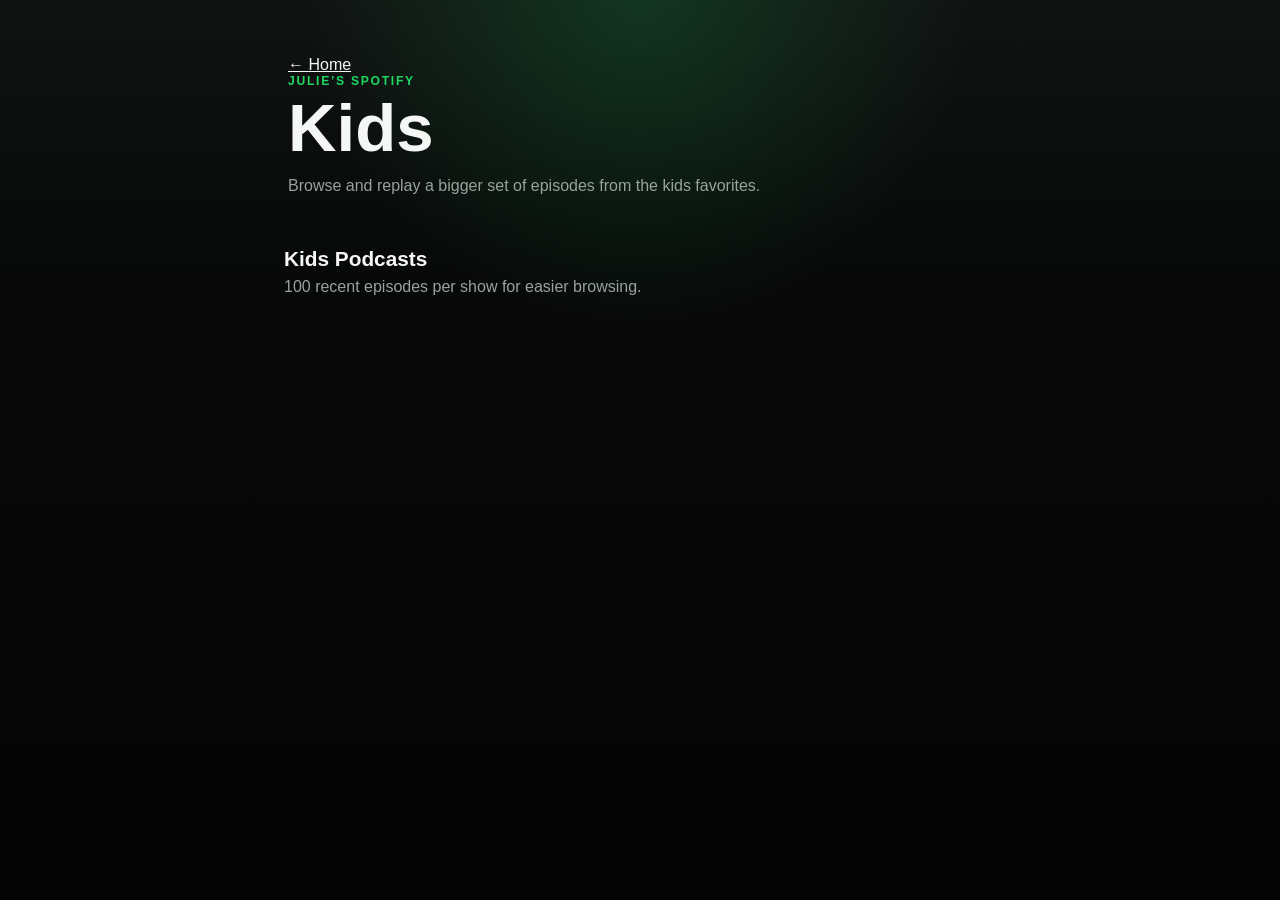
==== kids.html @ 511652e9 "Build Spotify Lite" ====
<!DOCTYPE html>
<html lang="en">
  <head>
    <meta charset="UTF-8" />
    <meta name="viewport" content="width=device-width, initial-scale=1.0" />
    <meta name="theme-color" content="#0a0a0a" />
    <meta
      name="description"
      content="Kids podcasts from Julie’s Spotify with more episodes for easy browsing and replaying."
    />
    <title>Kids</title>
    <link rel="manifest" href="manifest.json" />
    <link rel="preconnect" href="https://i.scdn.co" />
    <link rel="stylesheet" href="styles.css" />
  </head>
  <body data-page="kids">
    <main class="app-shell app-shell-kids">
      <header class="hero hero-kids">
        <a class="back-link" href="index.html">← Home</a>
        <p class="eyebrow">Julie’s Spotify</p>
        <h1>Kids</h1>
        <p class="hero-copy">
          Browse and replay a bigger set of episodes from the kids favorites.
        </p>
      </header>

      <section class="section" aria-labelledby="kids-podcasts-heading">
        <div class="section-header">
          <h2 id="kids-podcasts-heading">Kids Podcasts</h2>
          <p>100 recent episodes per show for easier browsing.</p>
        </div>
        <div id="podcasts" class="card-grid" aria-live="polite"></div>
      </section>
    </main>

    <script src="config.js"></script>
    <script src="app.js"></script>
  </body>
</html>
---- styles.css ----
:root {
  color-scheme: dark;
  --bg: #080909;
  --surface: rgba(255, 255, 255, 0.05);
  --surface-strong: rgba(255, 255, 255, 0.1);
  --border: rgba(255, 255, 255, 0.08);
  --text: #f5f7f5;
  --muted: #98a39d;
  --accent: #1ed760;
  --accent-soft: rgba(30, 215, 96, 0.16);
  --shadow: 0 24px 60px rgba(0, 0, 0, 0.35);
  --radius: 24px;
  --radius-sm: 18px;
  --content-width: 760px;
  --tap-size: 56px;
  font-family: "SF Pro Display", "Segoe UI", sans-serif;
}

* {
  box-sizing: border-box;
}

html {
  scroll-behavior: smooth;
}

body {
  margin: 0;
  min-height: 100vh;
  background:
    radial-gradient(circle at top, rgba(30, 215, 96, 0.18), transparent 30%),
    linear-gradient(180deg, #111313 0%, var(--bg) 28%, #040404 100%);
  color: var(--text);
}

a {
  color: inherit;
}

.app-shell {
  width: min(100%, var(--content-width));
  margin: 0 auto;
  padding: 24px 16px 56px;
}

.hero {
  padding: 20px 4px 28px;
}

.eyebrow {
  margin: 0 0 8px;
  color: var(--accent);
  text-transform: uppercase;
  letter-spacing: 0.14em;
  font-size: 0.76rem;
  font-weight: 700;
}

.hero h1 {
  margin: 0;
  font-size: clamp(2.4rem, 9vw, 4.2rem);
  line-height: 0.95;
}

.hero-copy {
  margin: 14px 0 0;
  max-width: 34rem;
  color: var(--muted);
  line-height: 1.55;
}

.section {
  margin-top: 20px;
}

.section-header {
  margin-bottom: 14px;
}

.section-header h2 {
  margin: 0;
  font-size: 1.3rem;
}

.section-header p {
  margin: 4px 0 0;
  color: var(--muted);
  line-height: 1.45;
}

.card-grid {
  display: grid;
  gap: 14px;
}

.panel,
.state-card,
.instruction-card {
  border: 1px solid var(--border);
  border-radius: var(--radius);
  background: var(--surface);
  box-shadow: var(--shadow);
  backdrop-filter: blur(18px);
}

.panel {
  overflow: hidden;
}

.panel-head {
  display: flex;
  align-items: center;
  gap: 14px;
  padding: 18px;
}

.artwork {
  width: 72px;
  height: 72px;
  border-radius: 20px;
  object-fit: cover;
  background: linear-gradient(135deg, rgba(30, 215, 96, 0.4), rgba(255, 255, 255, 0.1));
  flex-shrink: 0;
}

.artwork.placeholder {
  display: grid;
  place-items: center;
  font-size: 1.4rem;
  font-weight: 700;
}

.panel-title {
  margin: 0;
  font-size: 1.04rem;
}

.panel-copy {
  margin: 6px 0 0;
  color: var(--muted);
  font-size: 0.92rem;
  line-height: 1.45;
}

.episode-list,
.playlist-wrap {
  display: grid;
  gap: 10px;
  padding: 0 18px 18px;
}

.tap-card,
.playlist-link {
  display: flex;
  align-items: center;
  justify-content: space-between;
  gap: 12px;
  min-height: var(--tap-size);
  padding: 14px 16px;
  border-radius: var(--radius-sm);
  border: 1px solid rgba(255, 255, 255, 0.06);
  background: rgba(255, 255, 255, 0.04);
  text-decoration: none;
  transition:
    transform 160ms ease,
    background 160ms ease,
    border-color 160ms ease;
}

.tap-card:hover,
.tap-card:focus-visible,
.playlist-link:hover,
.playlist-link:focus-visible {
  transform: translateY(-1px);
  background: var(--surface-strong);
  border-color: rgba(30, 215, 96, 0.28);
  outline: none;
}

.tap-copy,
.playlist-copy {
  min-width: 0;
}

.tap-copy strong,
.playlist-copy strong {
  display: block;
  font-size: 0.98rem;
  line-height: 1.35;
}

.tap-copy span,
.playlist-copy span {
  display: block;
  margin-top: 4px;
  color: var(--muted);
  font-size: 0.84rem;
  line-height: 1.35;
}

.arrow {
  color: var(--accent);
  font-size: 1.1rem;
  flex-shrink: 0;
}

.state-card,
.instruction-card {
  padding: 18px;
}

.state-card {
  color: var(--muted);
}

.instruction-card + .instruction-card {
  margin-top: 14px;
}

.instruction-card h3 {
  margin: 0 0 10px;
}

.instruction-card p,
.instruction-card li {
  color: var(--muted);
  line-height: 1.55;
}

.instruction-card ol {
  margin: 0;
  padding-left: 18px;
}

pre {
  margin: 14px 0 0;
  padding: 14px;
  border-radius: 18px;
  overflow-x: auto;
  background: #050505;
  border: 1px solid rgba(255, 255, 255, 0.08);
}

code {
  font-family: "SFMono-Regular", "SF Mono", Consolas, monospace;
}

@media (min-width: 720px) {
  .app-shell {
    padding: 36px 24px 72px;
  }

  .panel-head {
    padding: 20px;
  }

  .episode-list,
  .playlist-wrap {
    padding: 0 20px 20px;
  }
}

.podcast-group {
  display: grid;
  gap: 12px;
}

.podcast-group + .podcast-group {
  margin-top: 10px;
}

.podcast-group-title {
  margin: 0;
  padding: 0 4px;
  font-size: 1rem;
  color: var(--muted);
  letter-spacing: 0.01em;
}
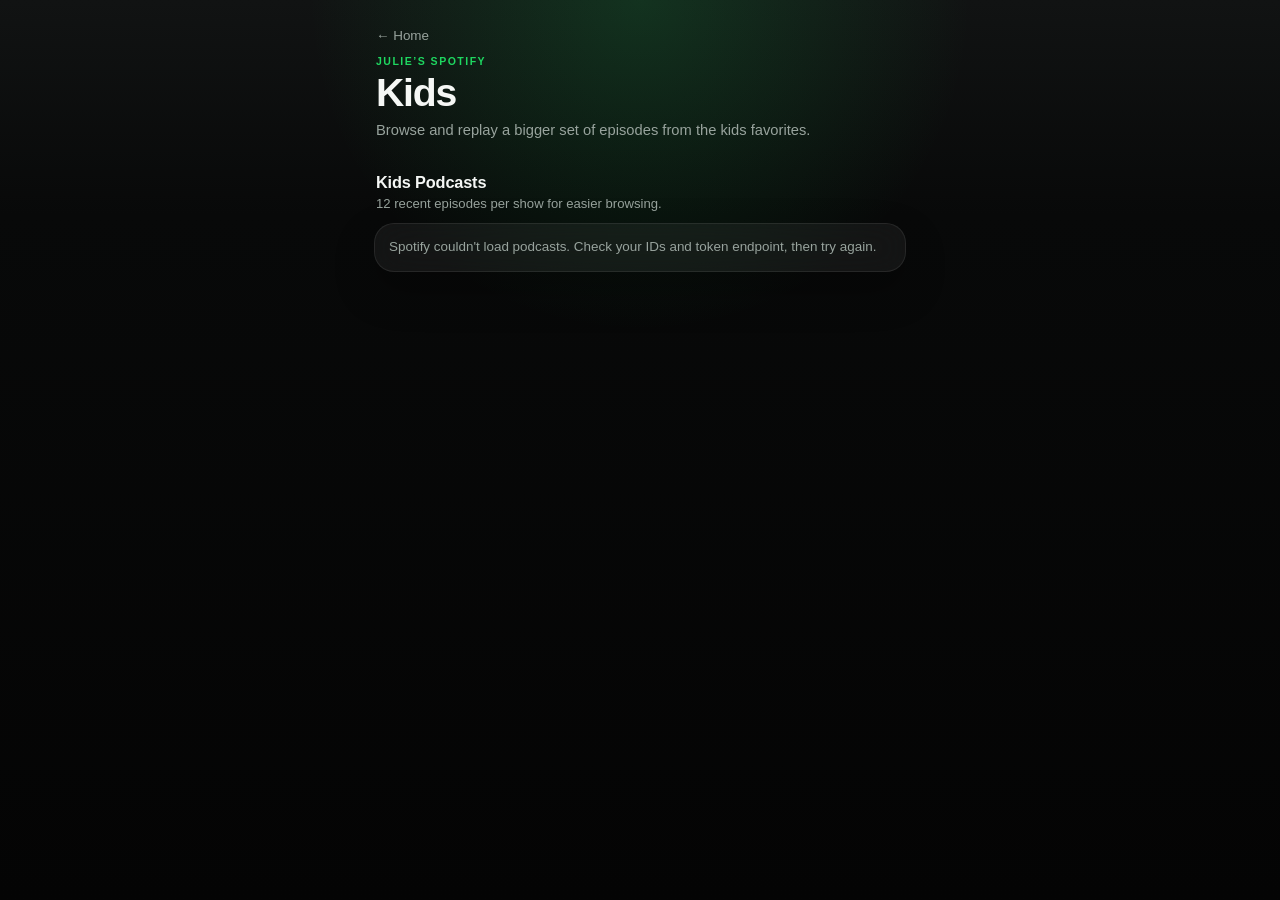
==== commit ab056fff: "Add files via upload" ====
--- a/kids.html
+++ b/kids.html
@@ -27,7 +27,7 @@
       <section class="section" aria-labelledby="kids-podcasts-heading">
         <div class="section-header">
           <h2 id="kids-podcasts-heading">Kids Podcasts</h2>
-          <p>100 recent episodes per show for easier browsing.</p>
+          <p>12 recent episodes per show for easier browsing.</p>
         </div>
         <div id="podcasts" class="card-grid" aria-live="polite"></div>
       </section>
--- a/styles.css
+++ b/styles.css
@@ -2,17 +2,16 @@
   color-scheme: dark;
   --bg: #080909;
   --surface: rgba(255, 255, 255, 0.05);
-  --surface-strong: rgba(255, 255, 255, 0.1);
+  --surface-strong: rgba(255, 255, 255, 0.085);
   --border: rgba(255, 255, 255, 0.08);
   --text: #f5f7f5;
   --muted: #98a39d;
   --accent: #1ed760;
-  --accent-soft: rgba(30, 215, 96, 0.16);
-  --shadow: 0 24px 60px rgba(0, 0, 0, 0.35);
-  --radius: 24px;
-  --radius-sm: 18px;
-  --content-width: 760px;
-  --tap-size: 56px;
+  --shadow: 0 18px 40px rgba(0, 0, 0, 0.3);
+  --radius: 20px;
+  --radius-sm: 15px;
+  --content-width: 420px;
+  --tap-size: 44px;
   font-family: "SF Pro Display", "Segoe UI", sans-serif;
 }
 
@@ -27,126 +26,247 @@
 body {
   margin: 0;
   min-height: 100vh;
+  overflow-x: hidden;
   background:
-    radial-gradient(circle at top, rgba(30, 215, 96, 0.18), transparent 30%),
-    linear-gradient(180deg, #111313 0%, var(--bg) 28%, #040404 100%);
+    radial-gradient(circle at top, rgba(30, 215, 96, 0.16), transparent 30%),
+    linear-gradient(180deg, #111313 0%, var(--bg) 24%, #040404 100%);
   color: var(--text);
 }
 
 a {
   color: inherit;
+}
+
+img {
+  display: block;
+}
+
+button {
+  font: inherit;
 }
 
 .app-shell {
   width: min(100%, var(--content-width));
   margin: 0 auto;
-  padding: 24px 16px 56px;
+  padding: 14px 12px 32px;
+}
+
+.app-shell-kids {
+  --content-width: 430px;
 }
 
 .hero {
-  padding: 20px 4px 28px;
+  padding: 8px 2px 16px;
+}
+
+.hero-kids {
+  padding-top: 4px;
 }
 
 .eyebrow {
-  margin: 0 0 8px;
+  margin: 0;
   color: var(--accent);
   text-transform: uppercase;
   letter-spacing: 0.14em;
-  font-size: 0.76rem;
+  font-size: 0.66rem;
   font-weight: 700;
 }
 
 .hero h1 {
-  margin: 0;
-  font-size: clamp(2.4rem, 9vw, 4.2rem);
-  line-height: 0.95;
+  margin: 6px 0 0;
+  font-size: clamp(1.9rem, 7.2vw, 2.45rem);
+  line-height: 1;
+  letter-spacing: -0.03em;
 }
 
 .hero-copy {
-  margin: 14px 0 0;
-  max-width: 34rem;
-  color: var(--muted);
-  line-height: 1.55;
+  margin: 8px 0 0;
+  max-width: 28rem;
+  color: var(--muted);
+  font-size: 0.92rem;
+  line-height: 1.42;
+}
+
+.back-link {
+  display: inline-flex;
+  align-items: center;
+  margin-bottom: 12px;
+  color: var(--muted);
+  font-size: 0.84rem;
+  text-decoration: none;
 }
 
 .section {
-  margin-top: 20px;
+  margin-top: 16px;
 }
 
 .section-header {
-  margin-bottom: 14px;
+  margin-bottom: 10px;
+  padding: 0 2px;
 }
 
 .section-header h2 {
   margin: 0;
-  font-size: 1.3rem;
+  font-size: 1.02rem;
+  letter-spacing: -0.01em;
 }
 
 .section-header p {
-  margin: 4px 0 0;
-  color: var(--muted);
-  line-height: 1.45;
+  margin: 3px 0 0;
+  color: var(--muted);
+  font-size: 0.82rem;
+  line-height: 1.35;
 }
 
 .card-grid {
   display: grid;
-  gap: 14px;
-}
-
+  gap: 10px;
+}
+
+.nav-card,
 .panel,
-.state-card,
-.instruction-card {
+.state-card {
   border: 1px solid var(--border);
   border-radius: var(--radius);
   background: var(--surface);
   box-shadow: var(--shadow);
-  backdrop-filter: blur(18px);
+  backdrop-filter: blur(16px);
+}
+
+.nav-card {
+  display: flex;
+  align-items: center;
+  justify-content: space-between;
+  gap: 12px;
+  padding: 14px;
+  text-decoration: none;
+}
+
+.nav-copy {
+  min-width: 0;
+}
+
+.nav-copy strong {
+  display: block;
+  font-size: 0.98rem;
+  line-height: 1.2;
+}
+
+.nav-copy span {
+  display: block;
+  margin-top: 4px;
+  color: var(--muted);
+  font-size: 0.8rem;
+  line-height: 1.35;
 }
 
 .panel {
   overflow: hidden;
+}
+
+.panel-kids {
+  background: rgba(255, 255, 255, 0.045);
+}
+
+.panel-collapsible.is-expanded {
+  border-color: rgba(30, 215, 96, 0.22);
+}
+
+.panel-toggle {
+  width: 100%;
+  padding: 0;
+  border: 0;
+  color: inherit;
+  text-align: left;
+  background: transparent;
+  cursor: pointer;
 }
 
 .panel-head {
   display: flex;
   align-items: center;
-  gap: 14px;
-  padding: 18px;
+  gap: 10px;
+  padding: 14px;
+}
+
+.panel-head-collapsible {
+  min-height: 76px;
+}
+
+.panel-head-copy {
+  min-width: 0;
+  flex: 1;
+}
+
+.chevron {
+  display: inline-flex;
+  align-items: center;
+  justify-content: center;
+  width: 26px;
+  height: 26px;
+  border-radius: 999px;
+  background: rgba(255, 255, 255, 0.05);
+  color: var(--muted);
+  font-size: 1rem;
+  line-height: 1;
+  flex-shrink: 0;
+  transition:
+    transform 180ms ease,
+    background 180ms ease,
+    color 180ms ease;
+}
+
+.panel-collapsible.is-expanded .chevron {
+  transform: rotate(45deg);
+  background: rgba(30, 215, 96, 0.14);
+  color: var(--accent);
 }
 
 .artwork {
-  width: 72px;
-  height: 72px;
-  border-radius: 20px;
+  width: 54px;
+  height: 54px;
+  border-radius: 16px;
   object-fit: cover;
-  background: linear-gradient(135deg, rgba(30, 215, 96, 0.4), rgba(255, 255, 255, 0.1));
+  background: linear-gradient(135deg, rgba(30, 215, 96, 0.38), rgba(255, 255, 255, 0.08));
   flex-shrink: 0;
 }
 
 .artwork.placeholder {
   display: grid;
   place-items: center;
-  font-size: 1.4rem;
+  font-size: 1rem;
   font-weight: 700;
 }
 
 .panel-title {
   margin: 0;
-  font-size: 1.04rem;
+  font-size: 0.97rem;
+  line-height: 1.2;
+  letter-spacing: -0.01em;
 }
 
 .panel-copy {
-  margin: 6px 0 0;
-  color: var(--muted);
-  font-size: 0.92rem;
-  line-height: 1.45;
+  margin: 3px 0 0;
+  color: var(--muted);
+  font-size: 0.79rem;
+  line-height: 1.28;
+}
+
+.panel-body {
+  height: 0;
+  overflow: hidden;
+  transition: height 220ms ease;
 }
 
 .episode-list,
 .playlist-wrap {
   display: grid;
-  gap: 10px;
-  padding: 0 18px 18px;
+  gap: 8px;
+  padding: 0 14px 14px;
+}
+
+.episode-list-kids {
+  gap: 7px;
 }
 
 .tap-card,
@@ -154,12 +274,13 @@
   display: flex;
   align-items: center;
   justify-content: space-between;
-  gap: 12px;
+  gap: 10px;
   min-height: var(--tap-size);
-  padding: 14px 16px;
+  width: 100%;
+  padding: 10px 12px;
   border-radius: var(--radius-sm);
-  border: 1px solid rgba(255, 255, 255, 0.06);
-  background: rgba(255, 255, 255, 0.04);
+  border: 1px solid rgba(255, 255, 255, 0.055);
+  background: rgba(255, 255, 255, 0.038);
   text-decoration: none;
   transition:
     transform 160ms ease,
@@ -167,112 +288,142 @@
     border-color 160ms ease;
 }
 
+.tap-card-kids {
+  align-items: flex-start;
+  padding-top: 11px;
+  padding-bottom: 11px;
+}
+
 .tap-card:hover,
 .tap-card:focus-visible,
 .playlist-link:hover,
-.playlist-link:focus-visible {
+.playlist-link:focus-visible,
+.nav-card:hover,
+.nav-card:focus-visible,
+.back-link:focus-visible,
+.panel-toggle:focus-visible {
   transform: translateY(-1px);
   background: var(--surface-strong);
-  border-color: rgba(30, 215, 96, 0.28);
+  border-color: rgba(30, 215, 96, 0.24);
   outline: none;
 }
 
 .tap-copy,
 .playlist-copy {
   min-width: 0;
+  flex: 1;
 }
 
 .tap-copy strong,
 .playlist-copy strong {
   display: block;
-  font-size: 0.98rem;
-  line-height: 1.35;
+  font-size: 0.9rem;
+  line-height: 1.3;
+  font-weight: 600;
+  word-break: break-word;
 }
 
 .tap-copy span,
 .playlist-copy span {
   display: block;
-  margin-top: 4px;
+  margin-top: 2px;
+  color: var(--muted);
+  font-size: 0.76rem;
+  line-height: 1.25;
+}
+
+.arrow {
+  color: rgba(30, 215, 96, 0.9);
+  font-size: 0.82rem;
+  line-height: 1;
+  flex-shrink: 0;
+  margin-left: 4px;
+}
+
+.state-card {
+  padding: 14px;
   color: var(--muted);
   font-size: 0.84rem;
-  line-height: 1.35;
-}
-
-.arrow {
-  color: var(--accent);
-  font-size: 1.1rem;
-  flex-shrink: 0;
-}
-
-.state-card,
-.instruction-card {
-  padding: 18px;
-}
-
-.state-card {
-  color: var(--muted);
-}
-
-.instruction-card + .instruction-card {
-  margin-top: 14px;
-}
-
-.instruction-card h3 {
-  margin: 0 0 10px;
-}
-
-.instruction-card p,
-.instruction-card li {
-  color: var(--muted);
-  line-height: 1.55;
-}
-
-.instruction-card ol {
-  margin: 0;
-  padding-left: 18px;
-}
-
-pre {
-  margin: 14px 0 0;
-  padding: 14px;
-  border-radius: 18px;
-  overflow-x: auto;
-  background: #050505;
-  border: 1px solid rgba(255, 255, 255, 0.08);
-}
-
-code {
-  font-family: "SFMono-Regular", "SF Mono", Consolas, monospace;
+  line-height: 1.4;
+}
+
+@media (min-width: 421px) {
+  .app-shell {
+    padding-left: 14px;
+    padding-right: 14px;
+  }
 }
 
 @media (min-width: 720px) {
+  :root {
+    --content-width: 520px;
+  }
+
   .app-shell {
-    padding: 36px 24px 72px;
-  }
-
-  .panel-head {
-    padding: 20px;
+    padding-top: 22px;
+    padding-bottom: 44px;
+  }
+
+  .app-shell-kids {
+    --content-width: 560px;
+  }
+}
+
+@media (max-width: 390px) {
+  .app-shell {
+    padding: 12px 10px 28px;
+  }
+
+  .hero {
+    padding-bottom: 14px;
+  }
+
+  .hero h1 {
+    font-size: 1.78rem;
+  }
+
+  .hero-copy {
+    font-size: 0.88rem;
+  }
+
+  .panel-head,
+  .nav-card {
+    gap: 9px;
+    padding: 12px;
+  }
+
+  .panel-head-collapsible {
+    min-height: 70px;
+  }
+
+  .artwork {
+    width: 50px;
+    height: 50px;
+    border-radius: 14px;
   }
 
   .episode-list,
   .playlist-wrap {
-    padding: 0 20px 20px;
-  }
-}
-
-.podcast-group {
-  display: grid;
-  gap: 12px;
-}
-
-.podcast-group + .podcast-group {
-  margin-top: 10px;
-}
-
-.podcast-group-title {
-  margin: 0;
-  padding: 0 4px;
-  font-size: 1rem;
-  color: var(--muted);
-  letter-spacing: 0.01em;
-}
+    padding: 0 12px 12px;
+  }
+
+  .tap-card,
+  .playlist-link {
+    padding: 9px 11px;
+  }
+
+  .tap-copy strong,
+  .playlist-copy strong,
+  .nav-copy strong {
+    font-size: 0.87rem;
+  }
+
+  .tap-copy span,
+  .playlist-copy span,
+  .panel-copy,
+  .section-header p,
+  .nav-copy span,
+  .back-link {
+    font-size: 0.74rem;
+  }
+}
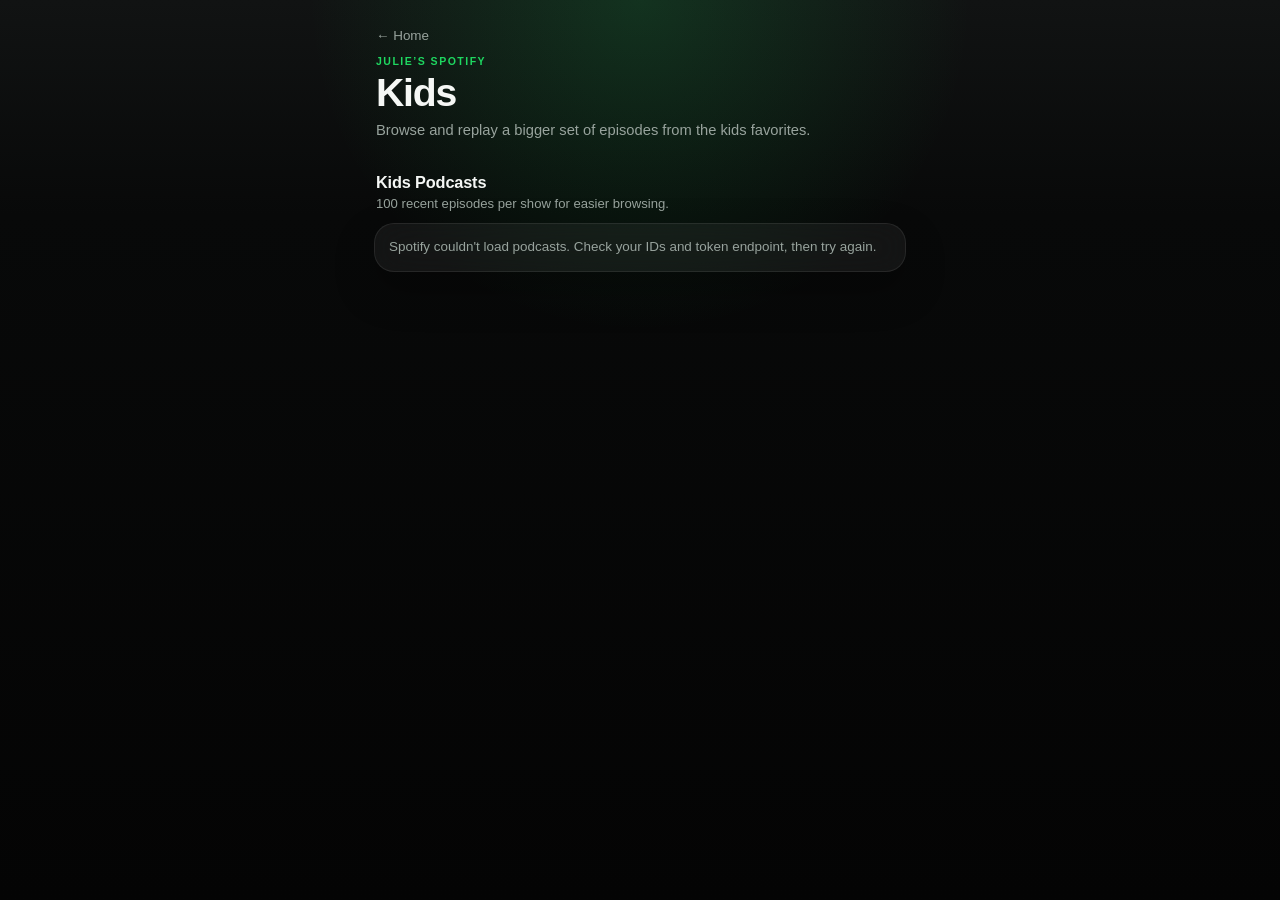
==== commit 79bd6aa0: "Add app icon" ====
--- a/kids.html
+++ b/kids.html
@@ -10,6 +10,8 @@
     />
     <title>Kids</title>
     <link rel="manifest" href="manifest.json" />
+    <link rel="icon" href="ChatGPT Image Mar 12, 2026, 08_01_26 PM.png" />
+    <link rel="apple-touch-icon" href="ChatGPT Image Mar 12, 2026, 08_01_26 PM.png" />
     <link rel="preconnect" href="https://i.scdn.co" />
     <link rel="stylesheet" href="styles.css" />
   </head>
@@ -27,7 +29,7 @@
       <section class="section" aria-labelledby="kids-podcasts-heading">
         <div class="section-header">
           <h2 id="kids-podcasts-heading">Kids Podcasts</h2>
-          <p>12 recent episodes per show for easier browsing.</p>
+          <p>100 recent episodes per show for easier browsing.</p>
         </div>
         <div id="podcasts" class="card-grid" aria-live="polite"></div>
       </section>
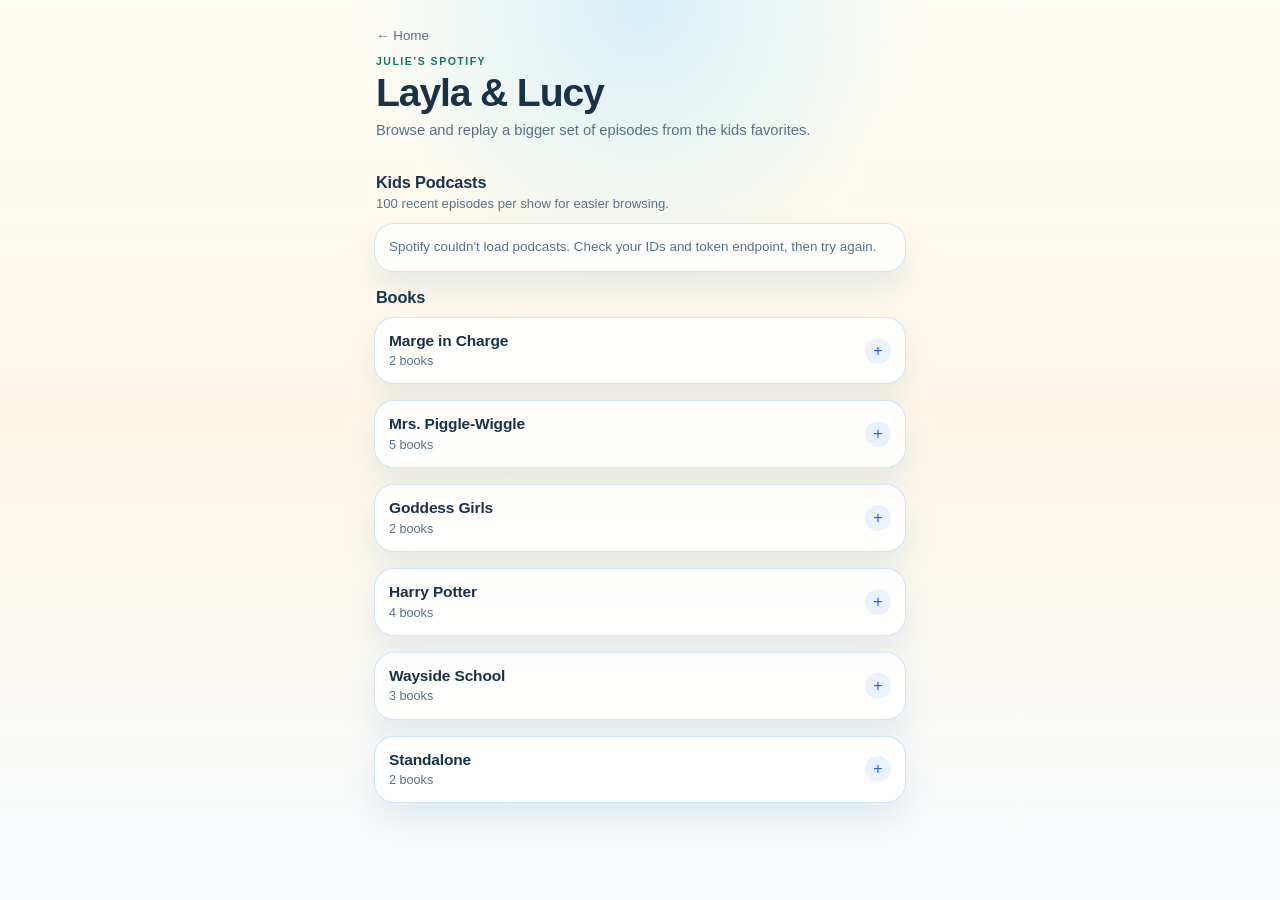
==== commit 06a7eacd: "Add files via upload" ====
--- a/kids.html
+++ b/kids.html
@@ -6,9 +6,9 @@
     <meta name="theme-color" content="#0a0a0a" />
     <meta
       name="description"
-      content="Kids podcasts from Julie’s Spotify with more episodes for easy browsing and replaying."
+      content="Layla & Lucy is a kid-friendly page for favorite podcasts and books."
     />
-    <title>Kids</title>
+    <title>Layla & Lucy</title>
     <link rel="manifest" href="manifest.json" />
     <link rel="icon" href="ChatGPT Image Mar 12, 2026, 08_01_26 PM.png" />
     <link rel="apple-touch-icon" href="ChatGPT Image Mar 12, 2026, 08_01_26 PM.png" />
@@ -20,7 +20,7 @@
       <header class="hero hero-kids">
         <a class="back-link" href="index.html">← Home</a>
         <p class="eyebrow">Julie’s Spotify</p>
-        <h1>Kids</h1>
+        <h1>Layla & Lucy</h1>
         <p class="hero-copy">
           Browse and replay a bigger set of episodes from the kids favorites.
         </p>
@@ -33,6 +33,15 @@
         </div>
         <div id="podcasts" class="card-grid" aria-live="polite"></div>
       </section>
+
+
+      <section class="section" aria-labelledby="kids-books-heading">
+        <div class="section-header">
+          <h2 id="kids-books-heading">Books</h2>
+          
+        </div>
+        <div id="books" class="card-grid" aria-live="polite"></div>
+      </section>
     </main>
 
     <script src="config.js"></script>
--- a/styles.css
+++ b/styles.css
@@ -427,3 +427,117 @@
     font-size: 0.74rem;
   }
 }
+
+
+.media-group {
+  display: grid;
+  gap: 8px;
+}
+
+.media-group + .media-group {
+  margin-top: 6px;
+}
+
+.media-group-title {
+  margin: 0;
+  padding: 0 2px;
+  font-size: 0.84rem;
+  color: var(--muted);
+  letter-spacing: 0.01em;
+}
+
+
+body[data-page="kids"] {
+  background:
+    radial-gradient(circle at top, rgba(125, 211, 252, 0.3), transparent 26%),
+    linear-gradient(180deg, #fffdf5 0%, #fef7e8 48%, #f7fbff 100%);
+  color: #19324a;
+}
+
+body[data-page="kids"] .eyebrow {
+  color: #0f766e;
+}
+
+body[data-page="kids"] .hero-copy,
+body[data-page="kids"] .section-header p,
+body[data-page="kids"] .panel-copy,
+body[data-page="kids"] .back-link,
+body[data-page="kids"] .media-group-title,
+body[data-page="kids"] .state-card,
+body[data-page="kids"] .nav-copy span,
+body[data-page="kids"] .playlist-copy span,
+body[data-page="kids"] .tap-copy span {
+  color: #587187;
+}
+
+body[data-page="kids"] .panel,
+body[data-page="kids"] .state-card,
+body[data-page="kids"] .nav-card {
+  background: rgba(255, 255, 255, 0.78);
+  border-color: rgba(147, 197, 253, 0.45);
+  box-shadow: 0 16px 30px rgba(64, 120, 171, 0.12);
+}
+
+body[data-page="kids"] .panel-kids {
+  background: rgba(255, 255, 255, 0.88);
+}
+
+body[data-page="kids"] .panel-collapsible.is-expanded {
+  border-color: rgba(59, 130, 246, 0.35);
+}
+
+body[data-page="kids"] .panel-toggle:focus-visible,
+body[data-page="kids"] .playlist-link:hover,
+body[data-page="kids"] .playlist-link:focus-visible,
+body[data-page="kids"] .back-link:focus-visible {
+  background: rgba(255, 255, 255, 0.96);
+  border-color: rgba(59, 130, 246, 0.28);
+}
+
+body[data-page="kids"] .chevron {
+  background: rgba(59, 130, 246, 0.1);
+  color: #2563eb;
+}
+
+body[data-page="kids"] .panel-collapsible.is-expanded .chevron {
+  background: rgba(251, 191, 36, 0.2);
+  color: #d97706;
+}
+
+body[data-page="kids"] .artwork {
+  background: linear-gradient(135deg, rgba(125, 211, 252, 0.75), rgba(254, 240, 138, 0.7));
+  color: #1d4ed8;
+}
+
+body[data-page="kids"] .playlist-link,
+body[data-page="kids"] .book-link,
+body[data-page="kids"] .tap-card {
+  background: rgba(247, 250, 255, 0.92);
+  border-color: rgba(191, 219, 254, 0.75);
+}
+
+body[data-page="kids"] .arrow {
+  color: #2563eb;
+}
+
+.media-group-grid {
+  padding: 0 14px 14px;
+}
+
+.book-link {
+  min-height: 0;
+}
+
+.book-link .playlist-copy strong {
+  font-size: 0.88rem;
+}
+
+
+body[data-page="kids"] .artwork.placeholder {
+  display: none;
+}
+
+body[data-page="kids"] .panel-head,
+body[data-page="kids"] .panel-head-collapsible {
+  min-height: 0;
+}
